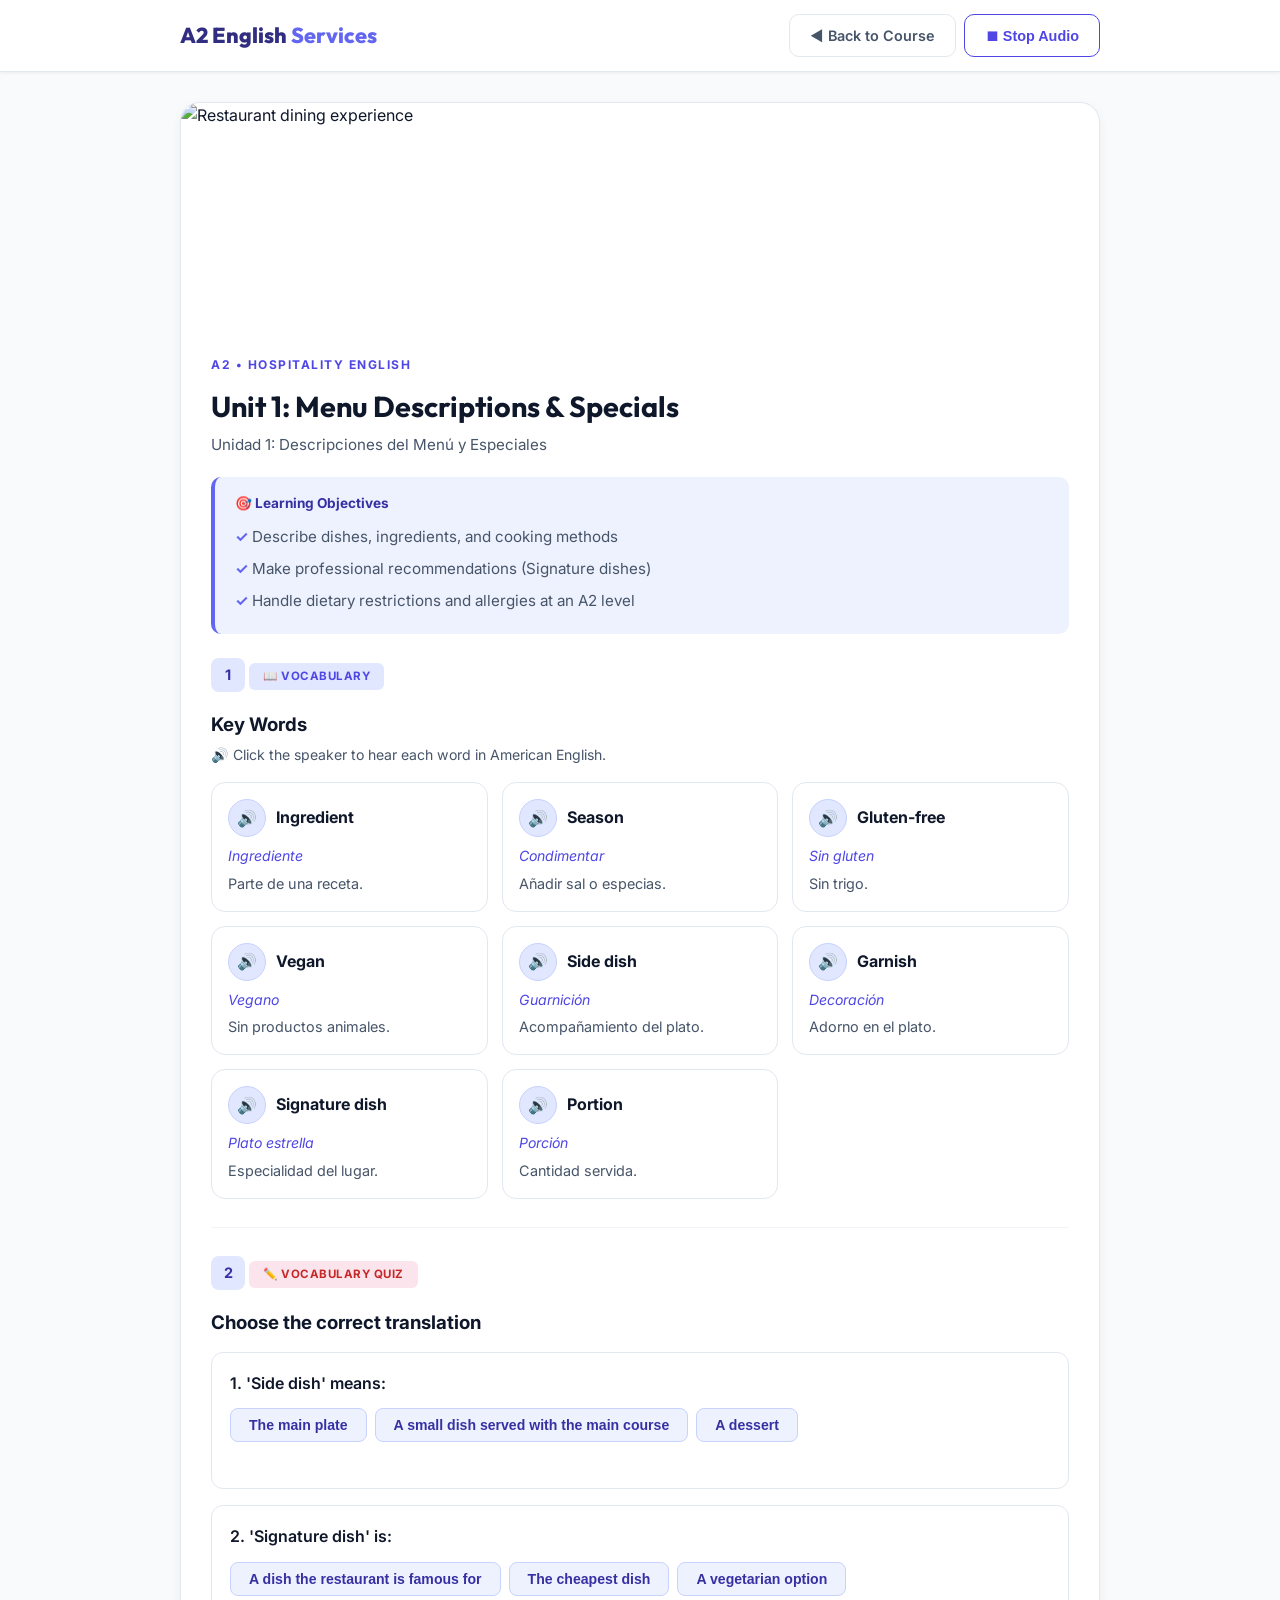
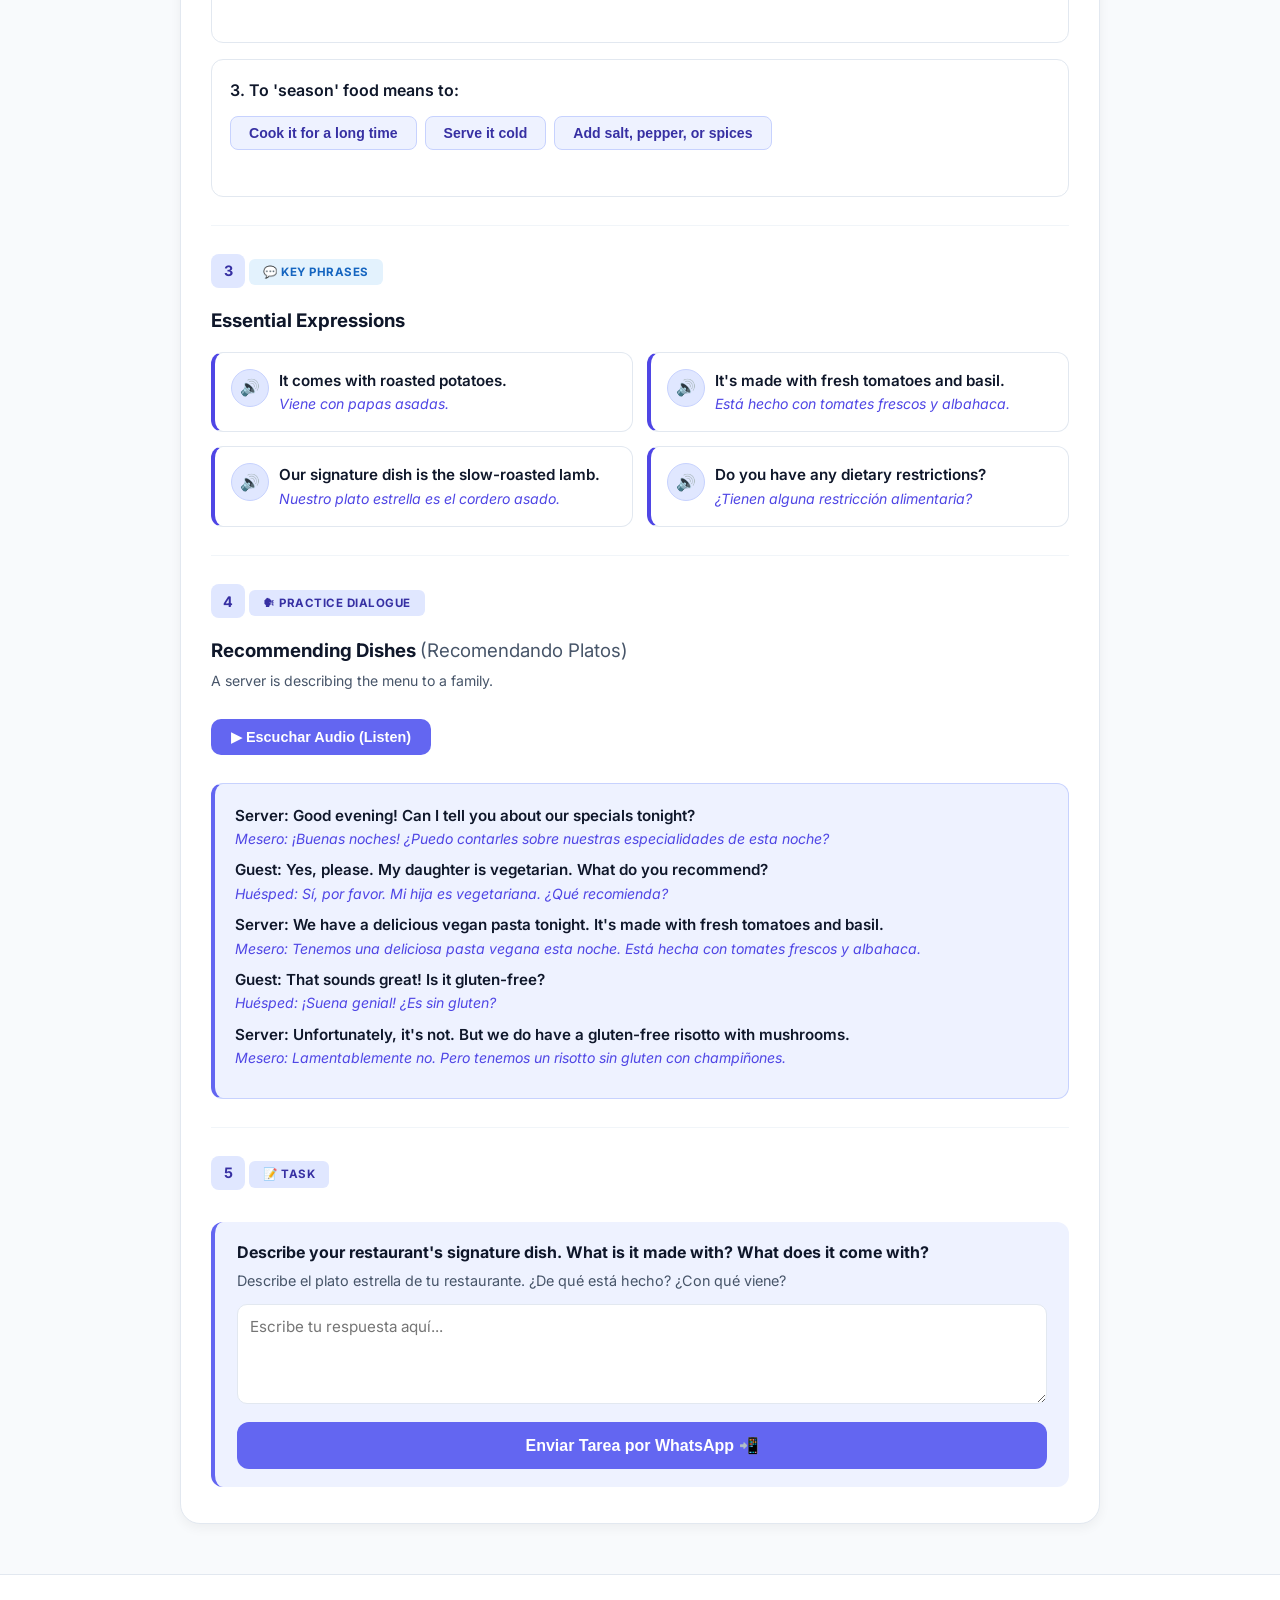
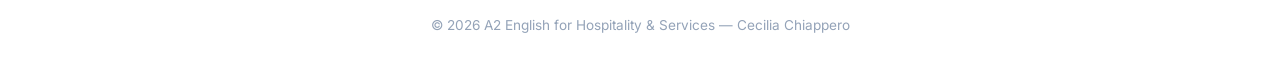
==== manual.html @ 6b17d2f9 "Initial commit for A2 Course" ====
<!DOCTYPE html>
<html lang="en">
<head>
<meta charset="UTF-8">
<meta name="viewport" content="width=device-width, initial-scale=1.0">
<title>Unit 1 — Menu Descriptions & Specials | A2 English Services</title>
<link rel="stylesheet" href="https://fonts.googleapis.com/css2?family=Inter:wght@300;400;500;600;700&family=Outfit:wght@500;700;800&display=swap">
<style>
*{margin:0;padding:0;box-sizing:border-box}
body{background:#f8fafc;color:#0f172a;font-family:'Inter',sans-serif;line-height:1.6}
a{text-decoration:none;color:inherit}
.container{max-width:960px;margin:0 auto;padding:0 20px}
header{background:#fff;border-bottom:1px solid #e2e8f0;padding:14px 0;position:sticky;top:0;z-index:100;box-shadow:0 1px 3px rgba(0,0,0,.06)}
nav{display:flex;justify-content:space-between;align-items:center;flex-wrap:wrap;gap:8px}
.logo{font-family:'Outfit',sans-serif;font-size:1.35rem;font-weight:800;color:#312e81}
.logo span{color:#6366f1}
.btn{display:inline-flex;align-items:center;gap:6px;padding:9px 20px;border-radius:10px;font-weight:600;cursor:pointer;border:1px solid #4f46e5;background:#fff;color:#4f46e5;font-size:.9rem;transition:all .25s}
.btn:hover{background:#4f46e5;color:#fff;transform:translateY(-1px)}
.btn-back{border-color:#e2e8f0;color:#475569}
.btn-back:hover{background:#f1f5f9;color:#0f172a;transform:none}

/* Unit card */
.unit-card{background:#fff;border:1px solid #e2e8f0;border-radius:20px;margin:30px 0;overflow:hidden;box-shadow:0 4px 12px rgba(0,0,0,.05)}
.unit-hero{width:100%;height:220px;object-fit:cover;display:block}
.unit-body{padding:28px 30px 36px}
.badge-num{display:inline-flex;align-items:center;justify-content:center;width:34px;height:34px;background:#e0e7ff;color:#3730a3;font-weight:700;font-size:.9rem;border-radius:8px;margin-bottom:18px}
.sec-label{display:inline-block;padding:4px 14px;border-radius:6px;font-size:.72rem;font-weight:700;text-transform:uppercase;letter-spacing:.5px;margin-bottom:14px}
.sec-label.vocab{background:#e0e7ff;color:#4f46e5}
.sec-label.phrases{background:#e3f2fd;color:#1565c0}
.sec-label.practice{background:#e0e7ff;color:#3730a3}
.sec-label.reading{background:#fff8e1;color:#f57f17}
.sec-label.quiz{background:#fce4ec;color:#c62828}
.sec-label.task{background:#e0e7ff;color:#3730a3}
.sec-label.challenges{background:#f3e5f5;color:#6a1b9a}

/* Objectives */
.objectives{background:#eef2ff;border-left:4px solid #6366f1;border-radius:10px;padding:16px 20px;margin-bottom:24px}
.objectives ul{list-style:none;padding:0}
.objectives li{padding:4px 0;color:#475569;font-size:.95rem}
.objectives li::before{content:'✓ ';color:#6366f1;font-weight:700}

/* Vocab grid */
.vocab-grid{display:grid;grid-template-columns:repeat(auto-fill,minmax(250px,1fr));gap:14px;margin-top:16px}
.vocab-card{background:#fff;border:1px solid #e2e8f0;border-radius:14px;padding:16px;transition:all .25s}
.vocab-card:hover{border-color:#6366f1;box-shadow:0 6px 16px rgba(99,102,241,.12);transform:translateY(-2px)}
.vocab-card-top{display:flex;align-items:center;gap:10px;margin-bottom:8px}
.audio-btn{width:38px;height:38px;border-radius:50%;background:#e0e7ff;border:1px solid #c7d2fe;cursor:pointer;font-size:1rem;display:flex;align-items:center;justify-content:center;flex-shrink:0;transition:all .2s}
.audio-btn:hover{background:#6366f1;border-color:#6366f1;color:#fff}
.vocab-card strong{font-size:1rem;color:#0f172a}
.vocab-es{color:#4f46e5;font-style:italic;font-size:.88rem;margin-bottom:4px}
.vocab-def{color:#475569;font-size:.9rem}

/* Phrases */
.phrase-grid{display:grid;grid-template-columns:repeat(auto-fill,minmax(280px,1fr));gap:14px;margin-top:16px}
.phrase-card{background:#fff;border:1px solid #e2e8f0;border-left:4px solid #4f46e5;border-radius:12px;padding:16px;display:flex;flex-direction:column;gap:6px}
.phrase-card-top{display:flex;align-items:flex-start;gap:10px}
.phrase-en{font-weight:600;color:#0f172a;font-size:.95rem}
.phrase-es{color:#4f46e5;font-style:italic;font-size:.88rem}

/* Practice dialogue */
.dialogue-box{background:#eef2ff;border:1px solid #c7d2fe;border-left:4px solid #6366f1;border-radius:12px;padding:20px;margin-top:14px}
.dialogue-line{margin-bottom:8px}
.dialogue-en{font-weight:600;color:#0f172a;font-size:.95rem}
.dialogue-es{color:#4f46e5;font-style:italic;font-size:.88rem}

/* Audio play btn */
.play-audio-btn{background:#6366f1;color:#fff;border:none;border-radius:10px;padding:10px 20px;font-weight:700;font-size:.9rem;cursor:pointer;display:inline-flex;align-items:center;gap:8px;margin:14px 0;transition:all .2s}
.play-audio-btn:hover{filter:brightness(1.1);transform:translateY(-1px)}

/* Exercises */
.exercise-block{margin-bottom:16px;background:#fff;border:1px solid #e2e8f0;border-radius:12px;padding:18px}
.exercise-block p{font-weight:600;margin-bottom:12px;color:#0f172a}
.options-row{display:flex;flex-wrap:wrap;gap:8px}
.opt-btn{padding:8px 18px;border-radius:8px;border:1.5px solid #c7d2fe;background:#eef2ff;color:#3730a3;font-weight:600;cursor:pointer;font-size:.88rem;transition:all .2s}
.opt-btn:hover{background:#6366f1;border-color:#6366f1;color:#fff}
.opt-btn.correct{background:#d4edda;border-color:#28a745;color:#155724}
.opt-btn.wrong{background:#fde8e8;border-color:#ef4444;color:#c62828}
.feedback{font-size:.85rem;margin-top:8px;min-height:20px}

/* Challenges */
.challenge-box{background:#f3e5f5;border-left:4px solid #9c27b0;border-radius:10px;padding:14px 18px;margin-bottom:12px}
.challenge-hint{font-size:.8rem;color:#6a1b9a;margin-top:6px}

/* Task */
.task-box{background:#eef2ff;border-left:4px solid #6366f1;border-radius:12px;padding:18px 22px;margin-top:14px}
.task-box .task-eng{font-weight:700;margin-bottom:4px}
.task-box .task-es{color:#475569;font-size:.9rem;margin-bottom:12px}
textarea{width:100%;border:1px solid #e2e8f0;border-radius:10px;padding:12px;font-size:.95rem;font-family:'Inter',sans-serif;resize:vertical;min-height:100px;outline:none;transition:border .2s}
textarea:focus{border-color:#6366f1}
.wa-btn{display:block;width:100%;padding:14px;background:#6366f1;color:#fff;border:none;border-radius:12px;font-size:1rem;font-weight:700;cursor:pointer;text-align:center;margin-top:10px;transition:filter .2s}
.wa-btn:hover{filter:brightness(1.08)}

/* Divider */
.section-divider{height:1px;background:#f1f5f9;margin:28px 0}

footer{text-align:center;padding:40px 20px;background:#fff;border-top:1px solid #e2e8f0;margin-top:50px;color:#94a3b8;font-size:.85rem}

@media(max-width:640px){
  .unit-body{padding:18px 16px 26px}
  .vocab-grid,.phrase-grid{grid-template-columns:1fr}
}
</style>
</head>
<body>

<header>
  <div class="container">
    <nav>
      <div class="logo">A2 English<span> Services</span></div>
      <div style="display:flex;gap:8px;flex-wrap:wrap">
        <a href="index.html" class="btn btn-back">◀ Back to Course</a>
        <button class="btn" onclick="stopAudio()">⏹ Stop Audio</button>
      </div>
    </nav>
  </div>
</header>

<div class="container">
  <div class="unit-card">

    <img class="unit-hero"
      src="https://images.unsplash.com/photo-1514933651103-005eec06c04b?w=960&q=80"
      alt="Restaurant dining experience">

    <div class="unit-body">
      <span style="font-size:.75rem;font-weight:700;color:#4f46e5;text-transform:uppercase;letter-spacing:1.5px;">A2 • Hospitality English</span>
      <h1 style="font-family:'Outfit',sans-serif;font-size:1.8rem;margin:6px 0 4px;">Unit 1: Menu Descriptions &amp; Specials</h1>
      <p style="color:#475569;margin-bottom:20px;font-size:.95rem;">Unidad 1: Descripciones del Menú y Especiales</p>

      <!-- Objectives -->
      <div class="objectives">
        <strong style="font-size:.85rem;color:#3730a3;display:block;margin-bottom:6px;">🎯 Learning Objectives</strong>
        <ul>
          <li>Describe dishes, ingredients, and cooking methods</li>
          <li>Make professional recommendations (Signature dishes)</li>
          <li>Handle dietary restrictions and allergies at an A2 level</li>
        </ul>
      </div>

      <!-- SECTION 1 — Vocabulary -->
      <div class="badge-num">1</div>
      <span class="sec-label vocab">📖 Vocabulary</span>
      <h3 style="margin-bottom:4px;">Key Words</h3>
      <p style="color:#475569;font-size:.88rem;margin-bottom:4px;">🔊 Click the speaker to hear each word in American English.</p>
      <div class="vocab-grid" id="vocab-grid"></div>

      <div class="section-divider"></div>

      <!-- SECTION 2 — Quiz on Vocabulary -->
      <div class="badge-num">2</div>
      <span class="sec-label quiz">✏️ Vocabulary Quiz</span>
      <h3 style="margin-bottom:14px;">Choose the correct translation</h3>
      <div id="vocab-quiz"></div>

      <div class="section-divider"></div>

      <!-- SECTION 3 — Key Phrases -->
      <div class="badge-num">3</div>
      <span class="sec-label phrases">💬 Key Phrases</span>
      <h3 style="margin-bottom:4px;">Essential Expressions</h3>
      <div class="phrase-grid" id="phrase-grid"></div>

      <div class="section-divider"></div>

      <!-- SECTION 4 — Practice Dialogue -->
      <div class="badge-num">4</div>
      <span class="sec-label practice">🗣 Practice Dialogue</span>
      <h3>Recommending Dishes <span style="font-weight:400;color:#475569">(Recomendando Platos)</span></h3>
      <p style="color:#475569;font-size:.88rem;margin:4px 0 12px">A server is describing the menu to a family.</p>
      <button class="play-audio-btn" onclick="playDialogue()">▶ Escuchar Audio (Listen)</button>
      <div class="dialogue-box" id="dialogue-box"></div>

      <div class="section-divider"></div>

      <!-- SECTION 5 — Task -->
      <div class="badge-num">5</div>
      <span class="sec-label task">📝 Task</span>
      <div class="task-box">
        <p class="task-eng">Describe your restaurant's signature dish. What is it made with? What does it come with?</p>
        <p class="task-es">Describe el plato estrella de tu restaurante. ¿De qué está hecho? ¿Con qué viene?</p>
        <textarea id="task-answer" placeholder="Escribe tu respuesta aquí..."></textarea>
        <button class="wa-btn" onclick="sendTaskWA()">Enviar Tarea por WhatsApp 📲</button>
      </div>

    </div><!-- /unit-body -->
  </div><!-- /unit-card -->
</div>

<footer>
  <p>© 2026 A2 English for Hospitality &amp; Services — Cecilia Chiappero</p>
</footer>

<script>
// ── Data ──────────────────────────────────────────────────────────────────
const vocab = [
  {word:'Ingredient', word_es:'Ingrediente', def_es:'Parte de una receta.'},
  {word:'Season', word_es:'Condimentar', def_es:'Añadir sal o especias.'},
  {word:'Gluten-free', word_es:'Sin gluten', def_es:'Sin trigo.'},
  {word:'Vegan', word_es:'Vegano', def_es:'Sin productos animales.'},
  {word:'Side dish', word_es:'Guarnición', def_es:'Acompañamiento del plato.'},
  {word:'Garnish', word_es:'Decoración', def_es:'Adorno en el plato.'},
  {word:'Signature dish', word_es:'Plato estrella', def_es:'Especialidad del lugar.'},
  {word:'Portion', word_es:'Porción', def_es:'Cantidad servida.'}
];

const phrases = [
  {eng:'It comes with roasted potatoes.', esp:'Viene con papas asadas.'},
  {eng:'It\'s made with fresh tomatoes and basil.', esp:'Está hecho con tomates frescos y albahaca.'},
  {eng:'Our signature dish is the slow-roasted lamb.', esp:'Nuestro plato estrella es el cordero asado.'},
  {eng:'Do you have any dietary restrictions?', esp:'¿Tienen alguna restricción alimentaria?'}
];

const dialogue = [
  {en:"Server: Good evening! Can I tell you about our specials tonight?", es:'Mesero: ¡Buenas noches! ¿Puedo contarles sobre nuestras especialidades de esta noche?'},
  {en:'Guest: Yes, please. My daughter is vegetarian. What do you recommend?', es:'Huésped: Sí, por favor. Mi hija es vegetariana. ¿Qué recomienda?'},
  {en:'Server: We have a delicious vegan pasta tonight. It\'s made with fresh tomatoes and basil.', es:'Mesero: Tenemos una deliciosa pasta vegana esta noche. Está hecha con tomates frescos y albahaca.'},
  {en:"Guest: That sounds great! Is it gluten-free?", es:'Huésped: ¡Suena genial! ¿Es sin gluten?'},
  {en:"Server: Unfortunately, it's not. But we do have a gluten-free risotto with mushrooms.", es:'Mesero: Lamentablemente no. Pero tenemos un risotto sin gluten con champiñones.'}
];

const vocabQuiz = [
  {q:"'Side dish' means:", opts:['The main plate','A small dish served with the main course','A dessert'], correct:1},
  {q:"'Signature dish' is:", opts:['A dish the restaurant is famous for','The cheapest dish','A vegetarian option'], correct:0},
  {q:"To 'season' food means to:", opts:['Cook it for a long time','Serve it cold','Add salt, pepper, or spices'], correct:2}
];

// ── Render ─────────────────────────────────────────────────────────────────
function renderVocab() {
  const g = document.getElementById('vocab-grid');
  g.innerHTML = vocab.map((v,i) => `
    <div class="vocab-card">
      <div class="vocab-card-top">
        <button class="audio-btn" onclick="speak('${v.word.replace(/'/g,"\\'")}')">🔊</button>
        <strong>${v.word}</strong>
      </div>
      <div class="vocab-es">${v.word_es}</div>
      <div class="vocab-def">${v.def_es}</div>
    </div>`).join('');
}

function renderPhrases() {
  const g = document.getElementById('phrase-grid');
  g.innerHTML = phrases.map(p => `
    <div class="phrase-card">
      <div class="phrase-card-top">
        <button class="audio-btn" onclick="speak('${p.eng.replace(/'/g,"\\'")}')">🔊</button>
        <div>
          <div class="phrase-en">${p.eng}</div>
          <div class="phrase-es">${p.esp}</div>
        </div>
      </div>
    </div>`).join('');
}

function renderDialogue() {
  document.getElementById('dialogue-box').innerHTML = dialogue.map(l => `
    <div class="dialogue-line">
      <div class="dialogue-en">${l.en}</div>
      <div class="dialogue-es">${l.es}</div>
    </div>`).join('');
}

function renderQuiz(questions, containerId) {
  const c = document.getElementById(containerId);
  c.innerHTML = questions.map((q,qi) => `
    <div class="exercise-block">
      <p>${qi+1}. ${q.q}</p>
      <div class="options-row">
        ${q.opts.map((o,oi) => `<button class="opt-btn" onclick="checkOpt(this,${oi},${q.correct},'fb_${containerId}_${qi}')">${o}</button>`).join('')}
      </div>
      <div class="feedback" id="fb_${containerId}_${qi}"></div>
    </div>`).join('');
}

function checkOpt(btn, chosen, correct, fbId) {
  const row = btn.parentElement;
  row.querySelectorAll('.opt-btn').forEach(b => b.classList.remove('correct','wrong'));
  btn.classList.add(chosen === correct ? 'correct' : 'wrong');
  const fb = document.getElementById(fbId);
  fb.textContent = chosen === correct ? '✅ Correct! Great job!' : '❌ Not quite — try again!';
  fb.style.color = chosen === correct ? '#28a745' : '#c62828';
}

// ── Audio ──────────────────────────────────────────────────────────────────
let voices = [], synthQ = [], playing = false;
if ('speechSynthesis' in window) {
  speechSynthesis.onvoiceschanged = () => { voices = speechSynthesis.getVoices(); };
  setTimeout(() => { voices = speechSynthesis.getVoices(); }, 400);
}
function getBestVoice() {
  const pool = voices.filter(v => v.lang === 'en-US');
  const pref = ['Google US English','Microsoft Aria','Microsoft Jenny','Zira','Samantha'];
  for (const kw of pref) { const m = pool.find(v => v.name.includes(kw)); if (m) return m; }
  return pool[0] || voices.find(v => v.lang.startsWith('en')) || null;
}
function speak(text) {
  stopAudio();
  const chunks = text.match(/.{1,180}(?:\s|$)/g) || [text];
  synthQ = [...chunks]; playing = true; nextChunk();
}
function nextChunk() {
  if (!playing || !synthQ.length) { playing = false; return; }
  const u = new SpeechSynthesisUtterance(synthQ.shift());
  u.lang = 'en-US'; u.rate = 0.95; u.pitch = 1;
  const v = getBestVoice(); if (v) u.voice = v;
  u.onend = () => setTimeout(nextChunk, 300);
  speechSynthesis.speak(u);
}
function stopAudio() {
  playing = false; synthQ = [];
  if ('speechSynthesis' in window) speechSynthesis.cancel();
}
function playDialogue() {
  const text = dialogue.map(l => l.en).join('. ');
  speak(text);
}

// ── WhatsApp Task ──────────────────────────────────────────────────────────
function sendTaskWA() {
  const ans = document.getElementById('task-answer').value.trim();
  if (!ans) { alert('Please write your answer first!'); return; }
  const msg = encodeURIComponent('📝 *Tarea Unit 1 (A2) — Menu Descriptions*\n\n' + ans);
  window.open('https://wa.me/5493517017850?text=' + msg, '_blank');
}

// ── Init ───────────────────────────────────────────────────────────────────
renderVocab();
renderPhrases();
renderDialogue();
renderQuiz(vocabQuiz, 'vocab-quiz');
</script>
</body>
</html>
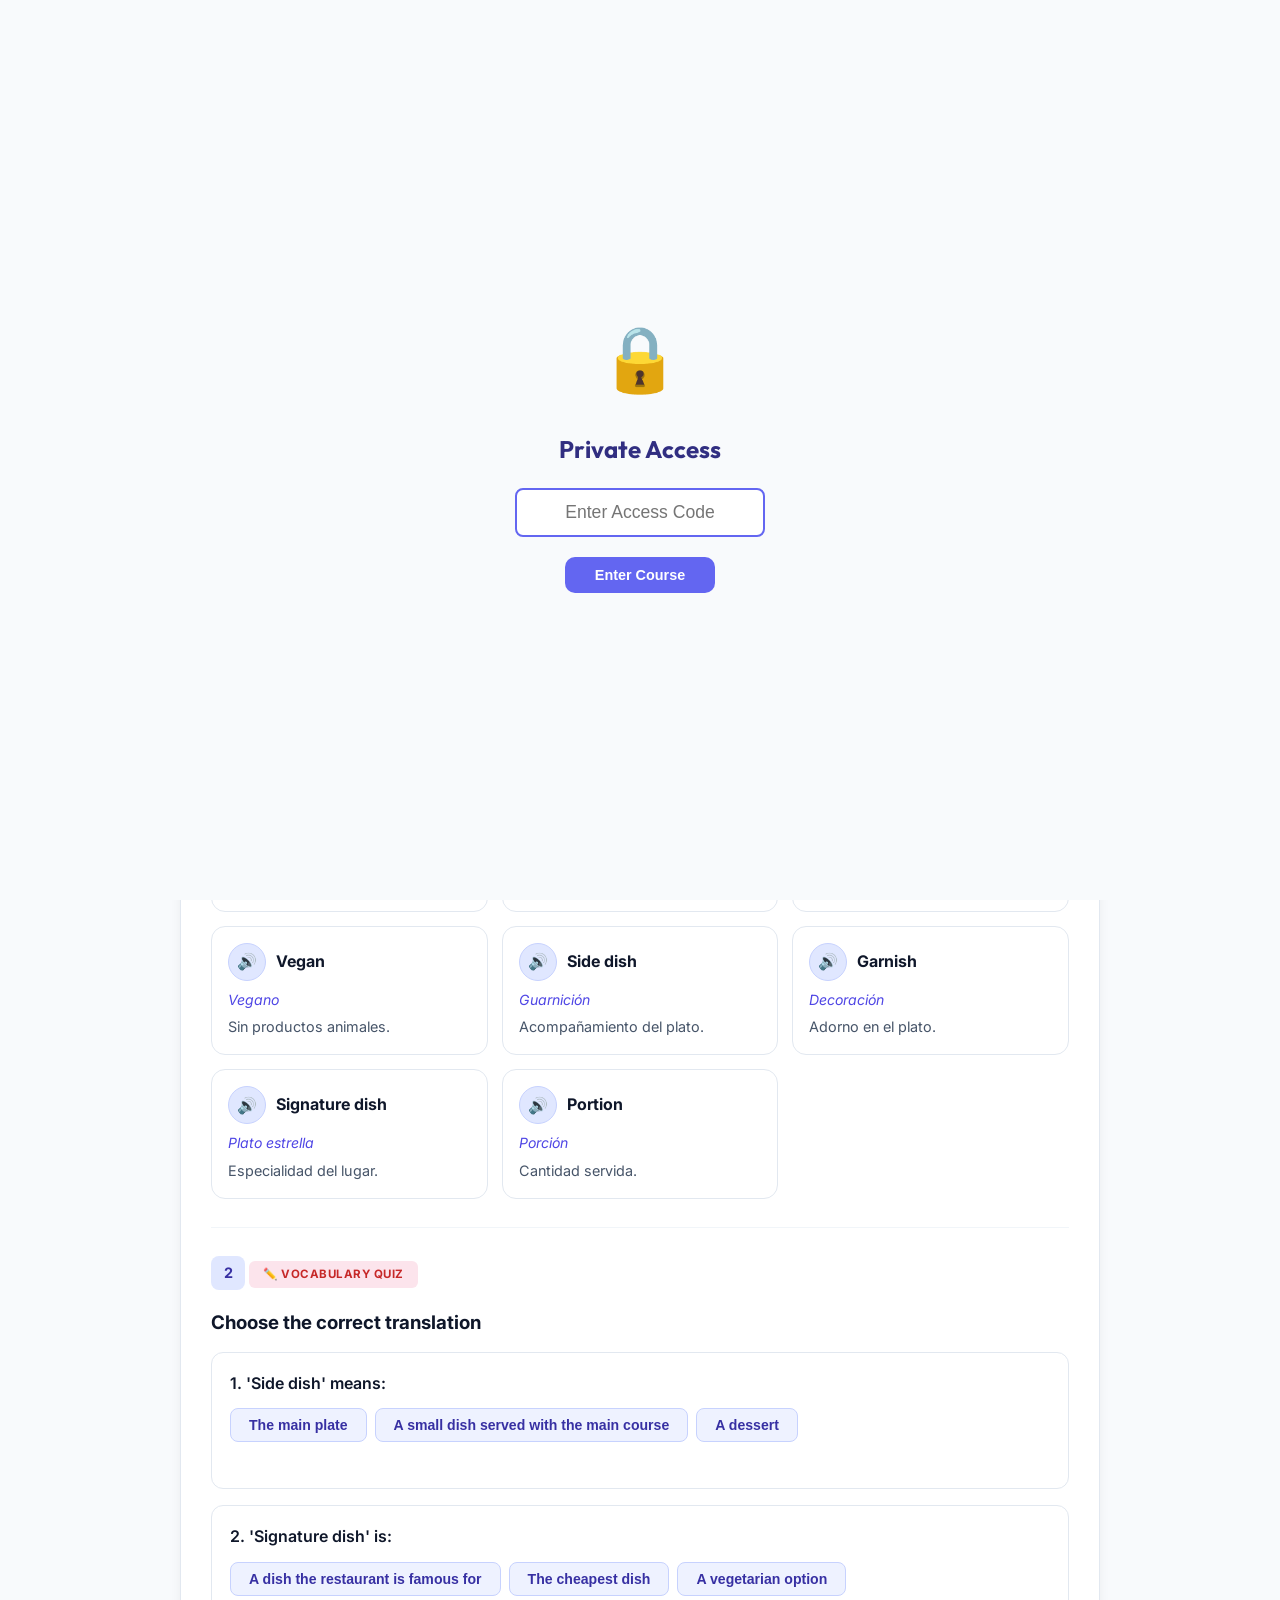
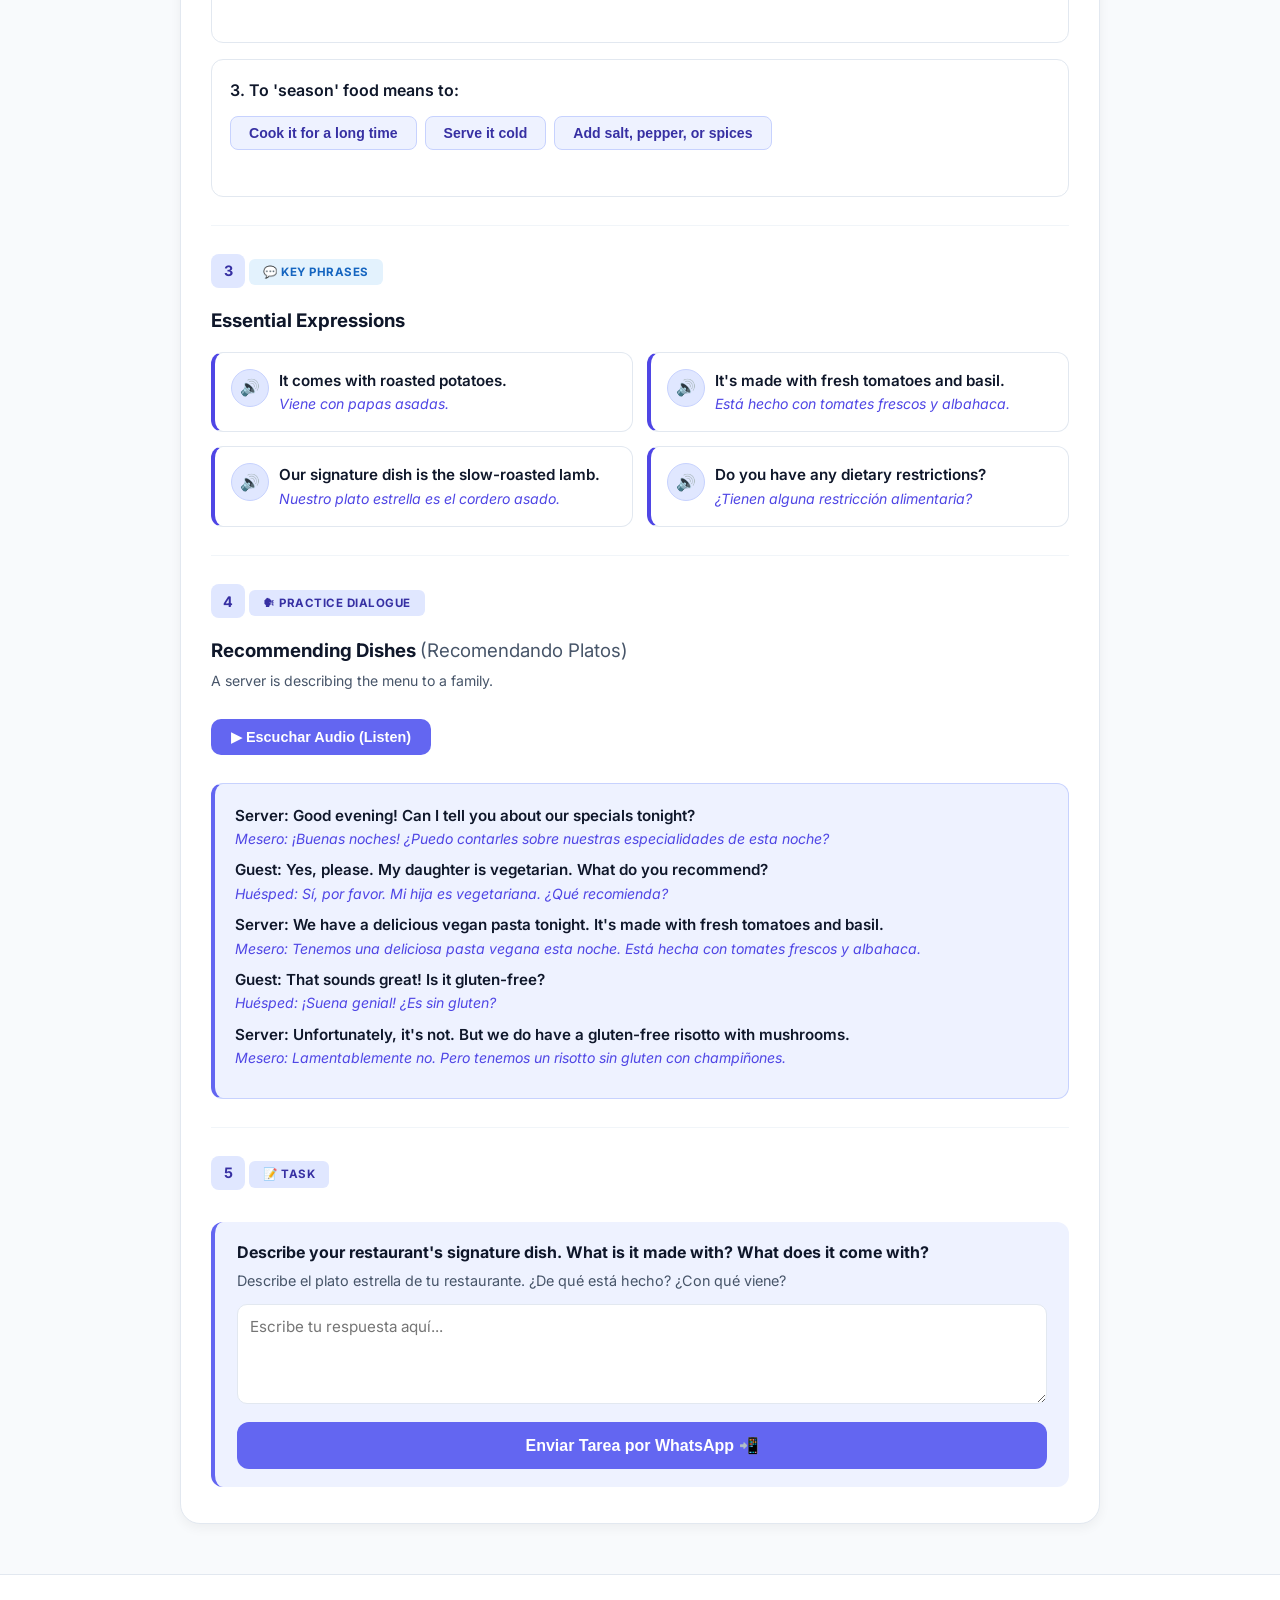
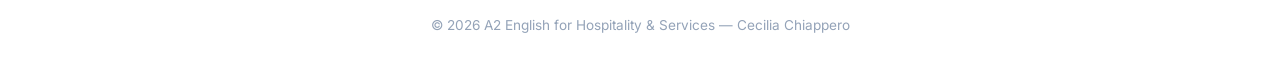
==== commit 140ea801: "Add access code hev123, update TTS for natural audio, enumerate sections A1 B1 C1" ====
--- a/manual.html
+++ b/manual.html
@@ -102,6 +102,28 @@
 </style>
 </head>
 <body>
+    <!-- Access Code Overlay -->
+    <div id="access-overlay" style="position: fixed; top: 0; left: 0; width: 100%; height: 100%; background: #f8fafc; z-index: 99999; display: flex; flex-direction: column; align-items: center; justify-content: center; color: #0f172a;">
+        <span style="font-size: 4rem; margin-bottom: 20px;">🔒</span>
+        <h2 style="margin-bottom: 20px; font-family: 'Outfit', sans-serif; color: #312e81;">Private Access</h2>
+        <input type="password" id="access-input" placeholder="Enter Access Code" style="padding: 12px 20px; font-size: 1.1rem; border-radius: 8px; border: 2px solid #6366f1; background: #fff; color: #0f172a; margin-bottom: 20px; text-align: center; outline: none; width: 250px;" onkeypress="if(event.key === 'Enter') checkAccess()">
+        <button class="btn" style="background: #6366f1; color: #fff; border: none; padding: 10px 30px;" onclick="checkAccess()">Enter Course</button>
+        <p id="access-error" style="color: #ef4444; margin-top: 15px; display: none; font-weight: bold;">❌ Incorrect access code.</p>
+    </div>
+    <script>
+        function checkAccess() {
+            const val = document.getElementById('access-input').value.trim().toLowerCase();
+            if (val === 'hev 123' || val === 'hev123') {
+                document.getElementById('access-overlay').style.display = 'none';
+                localStorage.setItem('a2course_access', 'true');
+            } else {
+                document.getElementById('access-error').style.display = 'block';
+            }
+        }
+        if (localStorage.getItem('a2course_access') === 'true') {
+            document.getElementById('access-overlay').style.display = 'none';
+        }
+    </script>
 
 <header>
   <div class="container">
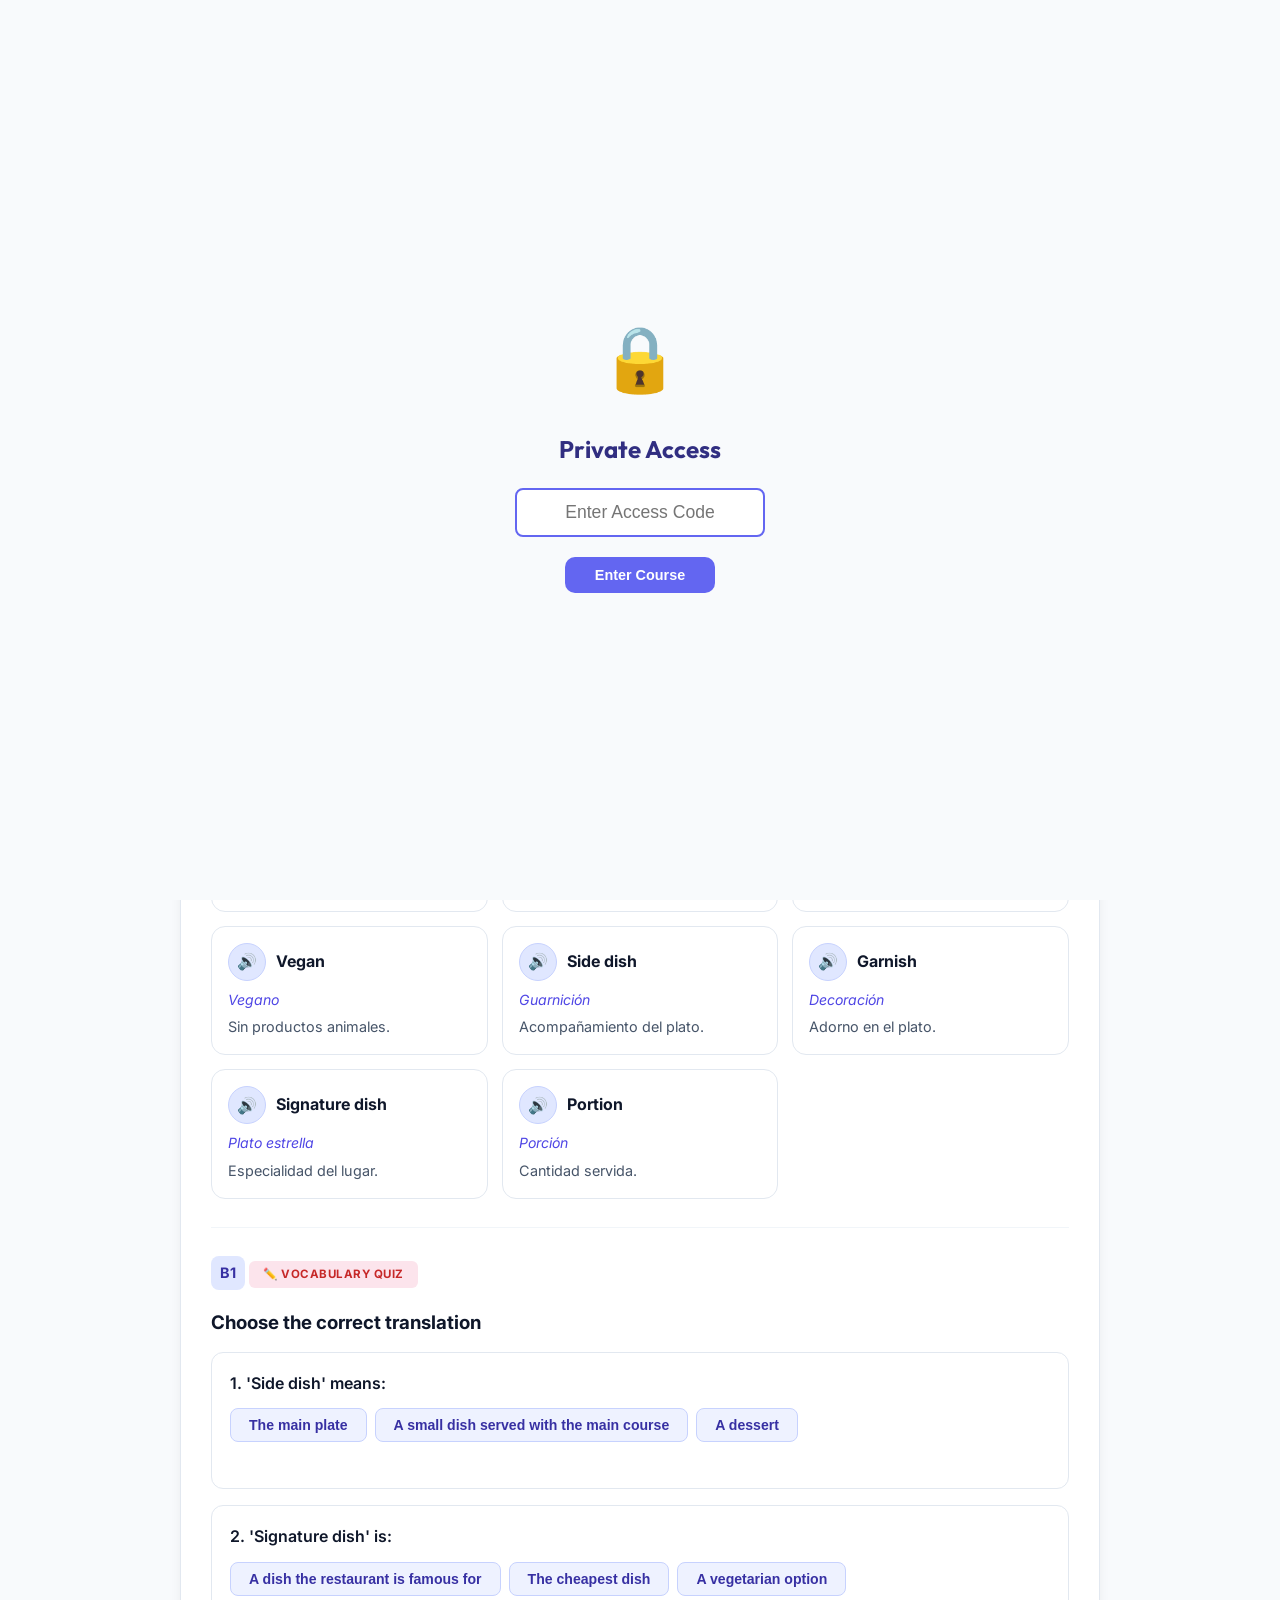
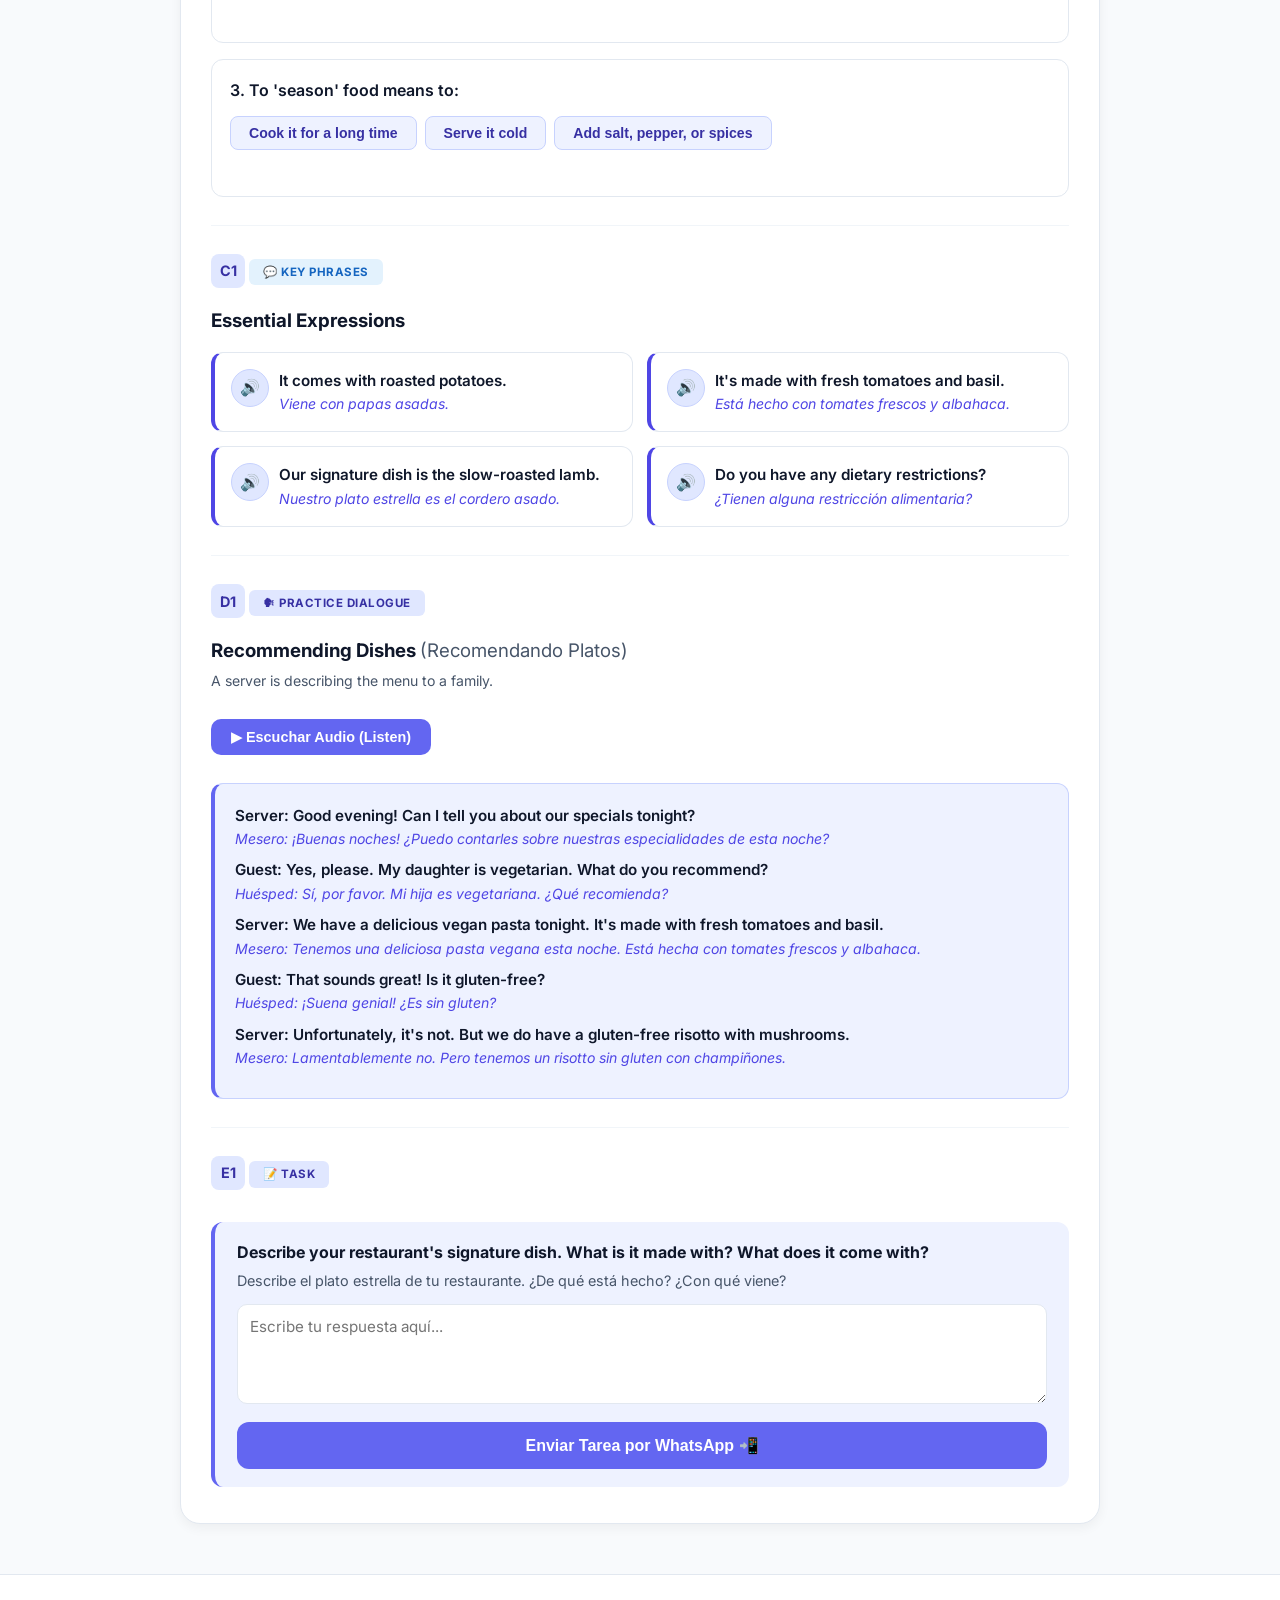
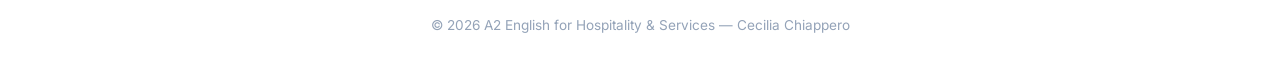
==== commit e6b42254: "Fix syntax errors in units, upgrade audio to Google TTS, and update numbering" ====
--- a/manual.html
+++ b/manual.html
@@ -160,7 +160,7 @@
       </div>
 
       <!-- SECTION 1 — Vocabulary -->
-      <div class="badge-num">1</div>
+      <div class="badge-num">A1</div>
       <span class="sec-label vocab">📖 Vocabulary</span>
       <h3 style="margin-bottom:4px;">Key Words</h3>
       <p style="color:#475569;font-size:.88rem;margin-bottom:4px;">🔊 Click the speaker to hear each word in American English.</p>
@@ -169,7 +169,7 @@
       <div class="section-divider"></div>
 
       <!-- SECTION 2 — Quiz on Vocabulary -->
-      <div class="badge-num">2</div>
+      <div class="badge-num">B1</div>
       <span class="sec-label quiz">✏️ Vocabulary Quiz</span>
       <h3 style="margin-bottom:14px;">Choose the correct translation</h3>
       <div id="vocab-quiz"></div>
@@ -177,7 +177,7 @@
       <div class="section-divider"></div>
 
       <!-- SECTION 3 — Key Phrases -->
-      <div class="badge-num">3</div>
+      <div class="badge-num">C1</div>
       <span class="sec-label phrases">💬 Key Phrases</span>
       <h3 style="margin-bottom:4px;">Essential Expressions</h3>
       <div class="phrase-grid" id="phrase-grid"></div>
@@ -185,7 +185,7 @@
       <div class="section-divider"></div>
 
       <!-- SECTION 4 — Practice Dialogue -->
-      <div class="badge-num">4</div>
+      <div class="badge-num">D1</div>
       <span class="sec-label practice">🗣 Practice Dialogue</span>
       <h3>Recommending Dishes <span style="font-weight:400;color:#475569">(Recomendando Platos)</span></h3>
       <p style="color:#475569;font-size:.88rem;margin:4px 0 12px">A server is describing the menu to a family.</p>
@@ -195,7 +195,7 @@
       <div class="section-divider"></div>
 
       <!-- SECTION 5 — Task -->
-      <div class="badge-num">5</div>
+      <div class="badge-num">E1</div>
       <span class="sec-label task">📝 Task</span>
       <div class="task-box">
         <p class="task-eng">Describe your restaurant's signature dish. What is it made with? What does it come with?</p>
@@ -304,12 +304,14 @@
 }
 
 // ── Audio ──────────────────────────────────────────────────────────────────
-let voices = [], synthQ = [], playing = false;
+let synthQ = [], playing = false, currentAudioNode = null;
 if ('speechSynthesis' in window) {
-  speechSynthesis.onvoiceschanged = () => { voices = speechSynthesis.getVoices(); };
-  setTimeout(() => { voices = speechSynthesis.getVoices(); }, 400);
+  const loadVoices = () => window.speechSynthesis.getVoices();
+  loadVoices();
+  window.speechSynthesis.onvoiceschanged = loadVoices;
 }
 function getBestVoice() {
+  const voices = window.speechSynthesis.getVoices();
   const pool = voices.filter(v => v.lang === 'en-US');
   const pref = ['Google US English','Microsoft Aria','Microsoft Jenny','Zira','Samantha'];
   for (const kw of pref) { const m = pool.find(v => v.name.includes(kw)); if (m) return m; }
@@ -317,19 +319,50 @@
 }
 function speak(text) {
   stopAudio();
-  const chunks = text.match(/.{1,180}(?:\s|$)/g) || [text];
+  if (!text) return;
+  const cleanText = text.replace(/<[^>]+>/g, ' ').replace(/\s+/g, ' ').trim();
+  const chunks = cleanText.match(/.{1,180}(?:\s|$)/g) || [cleanText];
   synthQ = [...chunks]; playing = true; nextChunk();
 }
 function nextChunk() {
   if (!playing || !synthQ.length) { playing = false; return; }
-  const u = new SpeechSynthesisUtterance(synthQ.shift());
+  const text = synthQ.shift();
+  
+  const url = 'https://translate.google.com/translate_tts?ie=UTF-8&tl=en-US&client=tw-ob&q=' + encodeURIComponent(text);
+  const audio = new Audio(url);
+  currentAudioNode = audio;
+  
+  audio.onended = () => {
+    currentAudioNode = null;
+    if (playing) setTimeout(nextChunk, 300);
+  };
+  audio.onerror = () => {
+    currentAudioNode = null;
+    fallbackTTS(text);
+  };
+  audio.play().catch(e => {
+    currentAudioNode = null;
+    fallbackTTS(text);
+  });
+}
+function fallbackTTS(text) {
+  if (!('speechSynthesis' in window)) {
+    if (playing) setTimeout(nextChunk, 300);
+    return;
+  }
+  const u = new SpeechSynthesisUtterance(text);
   u.lang = 'en-US'; u.rate = 0.95; u.pitch = 1;
   const v = getBestVoice(); if (v) u.voice = v;
-  u.onend = () => setTimeout(nextChunk, 300);
-  speechSynthesis.speak(u);
+  u.onend = () => { if (playing) setTimeout(nextChunk, 300); };
+  u.onerror = () => { if (playing) setTimeout(nextChunk, 300); };
+  window.speechSynthesis.speak(u);
 }
 function stopAudio() {
   playing = false; synthQ = [];
+  if (currentAudioNode) {
+    currentAudioNode.pause();
+    currentAudioNode = null;
+  }
   if ('speechSynthesis' in window) speechSynthesis.cancel();
 }
 function playDialogue() {
